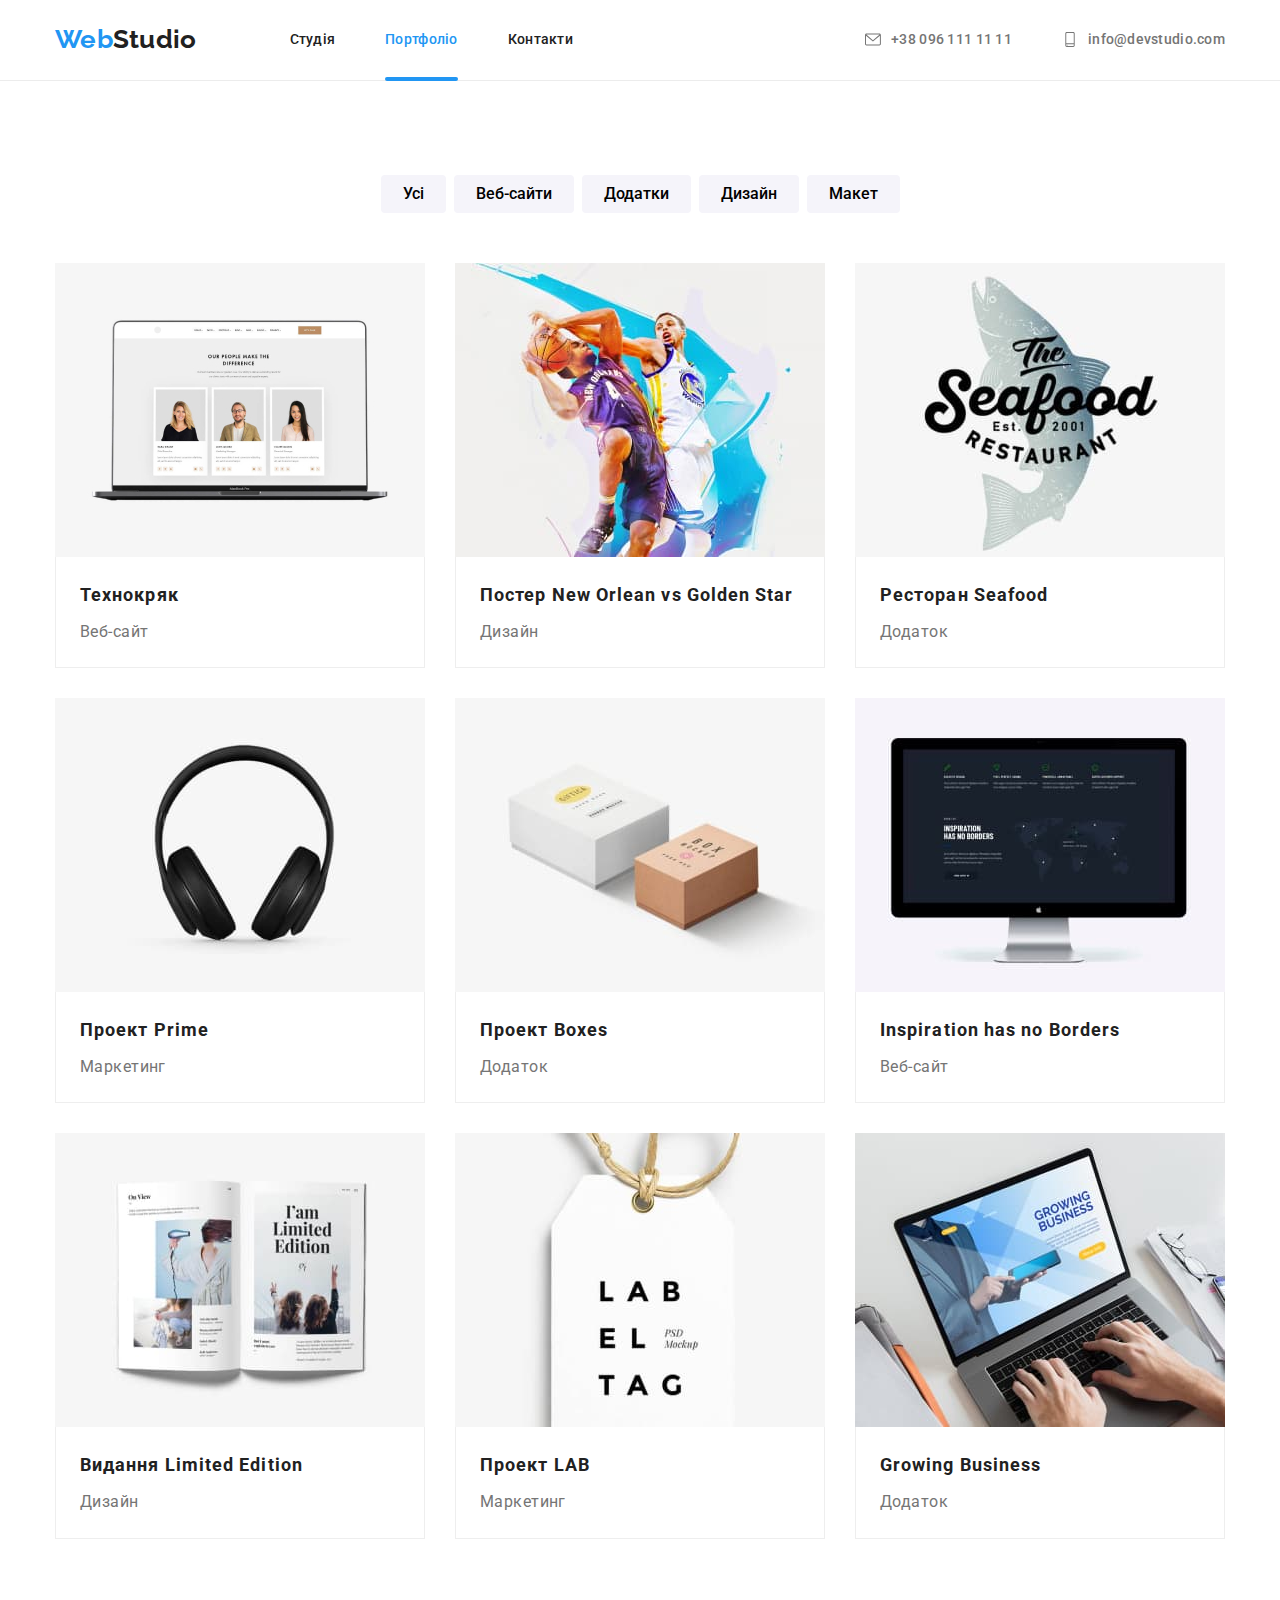
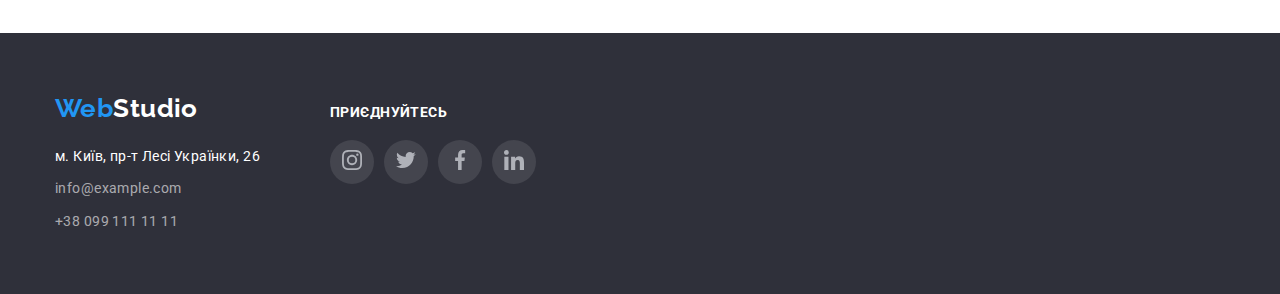
==== portfolio.html @ a90e47f8 "first commit" ====
<!DOCTYPE html>
<html lang="ru">

<head>
    <meta charset="UTF-8">
    <meta http-equiv="X-UA-Compatible" content="IE=edge">
    <meta name="viewport" content="width=device-width, initial-scale=1.0">
    <title>Portfolio</title>
    <link rel="preconnect" href="https://fonts.googleapis.com">
    <link rel="preconnect" href="https://fonts.gstatic.com" crossorigin>
    <link
        href="https://fonts.googleapis.com/css2?family=Raleway:wght@700&family=Roboto:wght@400;500;700;900&display=swap"
        rel="stylesheet">
    <link rel="stylesheet" href="https://cdn.jsdelivr.net/npm/modern-normalize@1.1.0/modern-normalize.min.css">
    <link rel="stylesheet" href="./css/styles.css">
</head>

<body>
    <!-- header -->
    <header class="header">
        <div class="container">
            <nav class="header-nav">
                <a class="logo-header link" href="./index.html">Web<span>Studio</span></a>
                <ul class="header-links list">
                    <li class="header-nav-item"><a class="header-nav link " href="./index.html">Студія</a></li>
                    <li class="header-nav-item"><a class="header-nav link current" href="./portfolio.html">Портфоліо</a>
                    </li>
                    <li class="header-nav-item"><a class="header-nav link" href="#">Контакти</a></li>
                </ul>
            </nav>
            <ul class="header-contacts list">
                <li class="header-contacts item">
                    <a class="nav-contact link" href="tel:+380961111111"><svg lang="en" aria-label="icon envelope"
                            class="nav-icon" width="16" height="15">
                            <use href="./images/icons.svg#icon-envelope"></use>
                        </svg>+38 096 111 11 11 </a>
                </li>
                <li class="header-contacts item"><a lang="en" aria-label="icon smartphone" class="nav-contact link"
                        href="mailto:info@devstudio.com"><svg class="nav-icon" width="16" height="15">
                            <use href="./images/icons.svg#icon-smartphone"></use>
                        </svg>info@devstudio.com</a></li>
            </ul>
        </div>
    </header>
    <main>
        <section class="section">
            <div class="projects container">
                <h1 class="visually-hidden">Buttons list</h1>
                <ul class="buttons-filter list">
                    <li><button class="button-filter" type="button">Усі</button> </li>
                    <li><button class="button-filter" type="button">Веб-сайти</button> </li>
                    <li><button class="button-filter" type="button">Додатки</button> </li>
                    <li><button class="button-filter" type="button">Дизайн</button> </li>
                    <li><button class="button-filter" type="button">Макет</button> </li>
                </ul>
                <h2 class="visually-hidden">Проекти</h2>
                <ul class="projects list">
                    <li class="projects-item">
                        <a href="" class="projects-link link">
                            <div class="projects-wrapper">
                                <img src="./images/site.jpg" alt="зображення веб-сайта" width="370">
                                <p class="overlay">Ресурс пропонує комплексні пропозиції з різним рівнем функціоналу та
                                    це дозволить відвідувачу отримати вичерпні відомості про компанію чи приватну особу.
                                </p>
                            </div>
                            <div class="project-description">
                                <h3 class="project-title">Технокряк</h3>
                                <p class="project-text">Веб-сайт</p>
                            </div>
                        </a>
                    </li>
                    <li class="projects-item">
                        <a href="" class="projects-link link">
                            <div class="projects-wrapper">
                                <img src="./images/poster.jpg" alt="постер" width="370">
                                <p class="overlay">Ресурс пропонує комплексні пропозиції з різним рівнем функціоналу та
                                    це дозволить відвідувачу отримати вичерпні відомості про компанію чи приватну особу.
                                </p>
                            </div>
                            <div class="project-description">
                                <h3 class="project-title">Постер New Orlean vs Golden Star</h3>
                                <p class="project-text">Дизайн</p>
                            </div>
                        </a>
                    </li>
                    <li class="projects-item">
                        <a href="" class="projects-link link">
                            <div class="projects-wrapper">
                                <img src="./images/restaurant.jpg" alt="банер ресторана" width="370">
                                <p class="overlay">Ресурс пропонує комплексні пропозиції з різним рівнем функціоналу та
                                    це дозволить відвідувачу отримати вичерпні відомості про компанію чи приватну особу.
                                </p>
                            </div>
                            <div class="project-description">
                                <h3 class="project-title">Ресторан Seafood</h3>
                                <p class="project-text">Додаток</p>
                            </div>
                        </a>
                    </li>
                    <li class="projects-item">
                        <a href="" class="projects-link link">
                            <div class="projects-wrapper">
                                <img src="./images/prime.jpg" alt="наушники" width="370">
                                <p class="overlay">Ресурс пропонує комплексні пропозиції з різним рівнем функціоналу та
                                    це дозволить відвідувачу отримати вичерпні відомості про компанію чи приватну особу.
                                </p>
                            </div>
                            <div class="project-description">
                                <h3 class="project-title">Проект Prime</h3>
                                <p class="project-text">Маркетинг</p>
                            </div>
                        </a>
                    </li>
                    <li class="projects-item">
                        <a href="" class="projects-link link">
                            <div class="projects-wrapper">
                                <img src="./images/boxes.jpg" alt="коробки" width="370">
                                <p class="overlay">Ресурс пропонує комплексні пропозиції з різним рівнем функціоналу та
                                    це дозволить відвідувачу отримати вичерпні відомості про компанію чи приватну особу.
                                </p>
                            </div>
                            <div class="project-description">
                                <h3 class="project-title">Проект Boxes</h3>
                                <p class="project-text">Додаток</p>
                            </div>
                        </a>
                    </li>
                    <li class="projects-item">
                        <a href="" class="projects-link link">
                            <div class="projects-wrapper">
                                <img src="./images/screen.jpg" alt="монитор" width="370">
                                <p class="overlay">Ресурс пропонує комплексні пропозиції з різним рівнем функціоналу та
                                    це дозволить відвідувачу отримати вичерпні відомості про компанію чи приватну особу.
                                </p>
                            </div>
                            <div class="project-description">
                                <h3 class="project-title">Inspiration has no Borders</h3>
                                <p class="project-text">Веб-сайт</p>
                            </div>
                        </a>
                    </li>
                    <li class="projects-item">
                        <a href="" class="projects-link link">
                            <div class="projects-wrapper">
                                <img src="./images/book.jpg" alt="книга" width="370">
                                <p class="overlay">Ресурс пропонує комплексні пропозиції з різним рівнем функціоналу та
                                    це дозволить відвідувачу отримати вичерпні відомості про компанію чи приватну особу.
                                </p>
                            </div>
                            <div class="project-description">
                                <h3 class="project-title">Видання Limited Edition</h3>
                                <p class="project-text">Дизайн</p>
                            </div>
                        </a>
                    </li>
                    <li class="projects-item">
                        <a href="" class="projects-link link">
                            <div class="projects-wrapper">
                                <img src="./images/label.jpg" alt="этикетка" width="370">
                                <p class="overlay">Ресурс пропонує комплексні пропозиції з різним рівнем функціоналу та
                                    це дозволить відвідувачу отримати вичерпні відомості про компанію чи приватну особу.
                                </p>
                            </div>
                            <div class="project-description">
                                <h3 class="project-title">Проект LAB</h3>
                                <p class="project-text">Маркетинг</p>
                            </div>
                        </a>
                    </li>
                    <li class="projects-item">
                        <a href="" class="projects-link link">
                            <div class="projects-wrapper">
                                <img src="./images/notebook.jpg" alt="ноутбук" width="370">
                                <p class="overlay">Ресурс пропонує комплексні пропозиції з різним рівнем функціоналу та
                                    це дозволить відвідувачу отримати вичерпні відомості про компанію чи приватну особу.
                                </p>
                            </div>
                            <div class="project-description">
                                <h3 class="project-title">Growing Business</h3>
                                <p class="project-text">Додаток</p>
                            </div>
                        </a>
                    </li>
                </ul>
            </div>
        </section>
    </main>
    <footer>
        <div class="footer">
            <div class="container">
                <div class="left">
                    <a class="logo-fotter link" href="./index.html">Web<span>Studio</span></a>
                    <address class="address">
                        <ul class="footer-adress list">
                            <li class="footer-location-item"><a class="footer-location link"
                                    href="https://goo.gl/maps/E31LjMS4C6WuwfjZA" target="_blank"
                                    rel="noopener nofollow noreferrer">м. Київ, пр-т Лесі Українки, 26</a></li>
                            <li class="footer-contact-item"><a class="footer-contact link"
                                    href="mailto:info@example.com">info@example.com</a></li>
                            <li class="footer-contact item"><a class="footer-contact link" href="tel:+380961111111">+38
                                    099 111 11 11</a></li>
                        </ul>
                    </address>
                </div>
                <div class="right">
                    <h3 class="fotter-right-title">приєднуйтесь</h3>
                    <ul class="team-socialmedia-list list">
                        <li class="team-socialmedia-list-item fotter">
                            <a class="team-socialmedia-link link">
                                <svg lang="en" aria-level="icon instagram" class="team-socialmedia-icon" width="20"
                                    height="20">
                                    <use href="./images/icons.svg#icon-instagram"></use>
                                </svg>
                            </a>
                        </li>
                        <li class="team-socialmedia-list-item fotter">
                            <a class="team-socialmedia-link link">
                                <svg lang="en" aria-level="icon twitter" class="team-socialmedia-icon" width="20"
                                    height="20">
                                    <use href="./images/icons.svg#icon-twitter"></use>
                                </svg>
                            </a>
                        </li>
                        <li class="team-socialmedia-list-item fotter">
                            <a class="team-socialmedia-link link">
                                <svg lang="en" aria-level="icon facebook" class="team-socialmedia-icon" width="20"
                                    height="20">
                                    <use href="./images/icons.svg#icon-facebook"></use>
                                </svg>
                            </a>
                        </li>
                        <li class="team-socialmedia-list-item fotter">
                            <a class="team-socialmedia-link link">
                                <svg lang="en" aria-level="icon linkedin" class="team-socialmedia-icon" width="20"
                                    height="20">
                                    <use href="./images/icons.svg#icon-linkedin"></use>
                                </svg>
                            </a>
                        </li>
                    </ul>
                </div>
            </div>
        </div>
    </footer>
</body>

</html>
---- css/styles.css ----
:root {
    --accent-color: #2196F3;
    --accent-btn-color: #188CE8;
    --text: #757575;
    --white: #FFFFFF;
    --maine: #212121;
    --background-secondary-color: #F5F4FA;
    --primery-font-family: Roboto, sans-serif;
    --background-color-dark: #2F303A;
    --header-border: #ECECEC;
    --border-color: #EEEEEE;
    --bgc: #AFB1B8;
    --transition-time: 250ms;
    --transition-timing-function: cubic-bezier(0.4, 0, 0.2, 1);
}

body {
    font-family: var(--primery-font-family);
    color: var(--text);
    background-color: var(--white);
    font-size: 14px;
    letter-spacing: 0.03em;
}

h1,
h2,
h3,
h4,
p {
    margin-top: 0;
    margin-bottom: 0;
}

ul,
ol {
    margin-top: 0;
    margin-bottom: 0;
    padding-left: 0;
}

img {
    display: block;
    max-width: 100%;
    height: auto;
}

button, a {
    cursor: pointer;
}

.section {
    padding-top: 94px;
    padding-bottom: 94px;
}

.link {
    text-decoration: none;

}

.list {
    list-style: none;
    padding: 0;
    margin: 0;
}

.header-nav.current {
    color: var(--accent-color);
}

/* !!!------------------container!!!------------------ */
.container {
    width: 1200px;
    margin-left: auto;
    margin-right: auto;
    padding-left: 15px;
    padding-right: 15px;
}

/* !!!------------------header!!!------------------ */
.logo-header {
    color: var(--accent-color);
    margin: 24px 93px 25px auto;
    font-family: 'Raleway';
    font-weight: 700;
    font-size: 26px;
    line-height: 1.19;
}

.logo-header>span {
    color: var(--maine);
    font-family: 'Raleway';
    font-weight: 700;
    font-size: 26px;
    line-height: 1.19;
}

.header-nav {
    display: flex;

    color: var(--maine);
    font-weight: 500;
    line-height: 1.14;
    letter-spacing: 0.02em;
    transition: color var(--transition-time) var(--transition-timing-function);
}

.header-links.list {
    display: flex;
    column-gap: 50px;
}

.header-nav-item {
    position: relative;
}

.current::after {
    display: inline-block;
    position: absolute;
    left: 0;
    bottom: -1px;
    content: ' ';
    width: 100%;
    height: 4px;
    border-radius: 2px;
    background-color: var(--accent-color);
}

.nav-contact {
    color: var(--text);
    font-weight: 500;
    letter-spacing: 0.02em;
    line-height: 1.14;
    transition: color var(--transition-time) var(--transition-timing-function);
}

.nav-contact.link {
    display: flex;
    align-items: center;
    justify-content: center;

    padding-top: 32px;
    padding-bottom: 32px;
}

.header-nav.link {
    display: block;

    padding-top: 32px;
    padding-bottom: 32px;
}

.header>.container {
    display: flex;
    align-items: center;
}

.header-contacts.list {
    display: flex;
    margin-left: auto;
    column-gap: 50px;
}

.header {
    border-bottom: 1px solid var(--header-border);
}

.header-contacts :hover,
.header-contacts :focus,
.header-nav:hover,
.header-nav :focus {
    color: var(--accent-color);
}

.nav-icon {
    margin-right: 10px;
    fill: var(--text);
    transition: fill var(--transition-time) var(--transition-timing-function);
}

.nav-contact:hover .nav-icon,
.nav-contact:focus .nav-icon {
    fill: var(--accent-color);
}


/* !!!------------------hero!!!------------------ */

.hero-title {
    color: var(--white);
    width: 696px;
    margin: 0 auto;
    margin-bottom: 30px;

    text-transform: uppercase;
    font-weight: 900;
    font-size: 44px;
    line-height: 1.36;
    letter-spacing: 0.06em;
}

.hero {
    background-color: #C4C4C4;
    text-align: center;
    padding: 200px 0;
    margin-left: auto;
    margin-right: auto;

    background-image: linear-gradient(rgba(47, 48, 58, 0.4), rgba(47, 48, 58, 0.4)), url(../images/hero.jpg);
    background-position: center;
    background-size: cover;
    max-width: 1600px;
}



/* !!!------------------hero-button!!!------------------ */
.hero-button {
    font-family: var(--primery-font-family);
    background-color: var(--accent-color);
    color: var(--white);
    border: var(--accent-color);
    border-radius: 4px;
    padding: 10px 32px;

    font-weight: 700;
    font-size: 16px;
    letter-spacing: 0.06em;
    line-height: 1.8;

    transition: background-color var(--transition-time) var(--transition-timing-function);
}

.hero-button:hover,
.hero-button:focus {
    background-color: var(--accent-btn-color)
}

/* !!!------------------features!!!------------------ */

.features {
    padding-bottom: 0;
}

.features-list {
    display: flex;
    gap: 30px;
}

.visually-hidden {
    position: absolute;
    white-space: nowrap;
    width: 1px;
    height: 1px;
    overflow: hidden;
    border: 0;
    padding: 0;
    clip: rect(0 0 0 0);
    clip-path: inset(50%);
    margin: -1px;
}

.features-title {
    color: var(--maine);
    text-transform: uppercase;
    font-style: normal;
    font-weight: 700;
    line-height: 16px;
    margin-bottom: 10px;
    font-size: 14px;
}

.features-text {
    color: var(--text);
    line-height: 1.7;
    width: 270px;

}

.icon-wrapper {
    display: flex;
    align-items: center;
    justify-content: center;
    width: 270px;
    height: 120px;
    border-radius: 4px;
    margin-bottom: 30px;
    background-color: var(--background-secondary-color);
}

/* !!!----------------Чим ми займаємося!!!---------------- */
.examples-title {
    color: var(--maine);
    font-weight: 700;
    font-size: 36px;
    line-height: 1.17;
    text-align: center;
    margin-bottom: 50px;
}

.examples-list.list {
    position: relative;
    display: flex;
    column-gap: 30px;
}

.examples-img-item {
    position: relative;
}

.overlay-text {
    position: absolute;
    bottom: 20px;
    left: 50%;
    transform: translate(-50%, -50%);
    text-transform: uppercase;
    font-weight: 700;
    text-align: center;
    color: var(--white);
    z-index: 4;
}

.examples-overlay {
    position: absolute;
    width: 100%;
    height: 70px;
    bottom: 0px;
    background-color: rgba(47, 48, 58, 0.8);
}

/* !!!------------------team!!!------------------ */
.team {
    background-color: var(--background-secondary-color);
}

.team-title {
    color: var(--maine);
    margin-bottom: 50px;

    text-align: center;
    font-weight: 700;
    font-size: 36px;
    line-height: 1.17;
}

.team-member {
    color: var(--maine);
    margin-bottom: 10px;

    text-align: center;
    font-size: 16px;
    font-weight: 500;
    line-height: 1.19;
}

.team-position {
    margin-bottom: 16px;

    text-align: center;
    font-weight: 400;
    font-size: 16px;
    line-height: 1.19;
}

.team-card {
    background-color: var(--white);
    box-shadow: 0px 1px 3px rgba(0, 0, 0, 0.12), 0px 1px 1px rgba(0, 0, 0, 0.14), 0px 2px 1px rgba(0, 0, 0, 0.2);
    border-radius: 0px 0px 4px 4px;
}

.team-card-item {
    margin-bottom: 30px;
}

.team-list.list {
    display: flex;
    column-gap: 30px;
}

.team-socialmedia-icon {
    fill: var(--bgc);
    background-color: transparent;
}

.team-socialmedia-list {
    display: flex;
    justify-content: center;
    align-items: center;
    column-gap: 10px;
    margin-bottom: 30px;
}

.team-socialmedia-list-item {
    display: flex;
    align-items: center;
    justify-content: center;
    width: 44px;
    height: 44px;
    border-radius: 50%;
    background-color: transparent;
    transition: background-color var(--transition-time) var(--transition-timing-function),
        fill var(--transition-time) var(--transition-timing-function);
}

.team-socialmedia-list-item:hover,
.team-socialmedia-list-item:focus {
    background-color: var(--accent-color);
}

.team-socialmedia-list-item:hover .team-socialmedia-icon,
.team-socialmedia-list-item:focus .team-socialmedia-icon {
    fill: var(--white);
}

/* clients */
.clients-title {
    font-weight: 700;
    font-size: 36px;
    line-height: 42px;
    text-align: center;
    margin-bottom: 50px;
    color: var(--maine);
}

.clients-list {
    display: flex;
    align-items: center;
    justify-content: center;
    column-gap: 30px;
}

.clients-item {
    display: flex;
    align-items: center;
    justify-content: center;
    width: 170px;
    height: 90px;
    border: 1px solid var(--bgc);
    border-radius: 4px;
    background-color: var(--white);
    transition: border var(--transition-time) var(--transition-timing-function);
}

.clients-item-logo {
    fill: var(--bgc);
    transition: fill var(--transition-time) var(--transition-timing-function);
}

.clients-item:hover,
.clients-item:focus {
    border: 1px solid var(--accent-color);
}

.clients-item:hover .clients-item-logo,
.clients-item:focus .clients-item-logo {
    fill: var(--accent-color);
}

/* !!!------------------footer!!!------------------ */
.footer {
    padding: 60px 0;
    background-color: var(--background-color-dark);
}

.footer>.container {
    display: flex;
    column-gap: 70px;
    align-items: baseline;
}

.logo-fotter {
    font-family: 'Raleway', sans-serif;
    font-weight: 700;
    font-size: 26px;
    line-height: 1.19;
    color: var(--accent-color);
    transition: color var(--transition-time) var(--transition-timing-function);
}

.logo-fotter :hover,
.logo-fotter :focus {
    color: var(--accent-color);
}

.logo-fotter>span {
    font-family: 'Raleway';
    font-weight: 700;
    font-size: 26px;
    line-height: 1.19;
    color: var(--white);
    transition: color var(--transition-time) var(--transition-timing-function);
}

.logo-fotter>span :hover,
.logo-fotter>span :focus {
    color: var(--accent-color);
}

.footer-adress {
    font-style: normal;
    font-weight: 400;
    line-height: 1.71;
    color: var(--white);
}

.footer-location {
    margin-bottom: 20px;
}

.logo-fotter.link {
    display: inline-block;
    margin-bottom: 20px;
}

.footer-location {
    display: inline-block;
    color: var(--white);
    margin-bottom: 9px;
    line-height: 24px;
}

.footer-contact {
    color: rgba(255, 255, 255, 0.6);
}

.footer-contact-item {
    margin-bottom: 9px;
}

/* ДОРОБИТИ ТРАНЗІШН */

.address :hover,
.address :focus {
    color: var(--accent-color);
}

.footer-location,
.footer-contact,
.footer-contact {
    transition: color var(--transition-time) var(--transition-timing-function);
}

/* .address {
    transtion: color var(--transition-time) var(--transition-timing-function);
} */

/* .footer-location-item {
    transition: color var(--transition-time) var(--transition-timing-function);
}

.footer-location-item:hover,
.footer-location-item:focus {
    color: var(--accent-color);
} */

.fotter-right-title {
    text-transform: uppercase;
    font-weight: 700;
    font-size: 14px;
    line-height: 16px;
    margin-bottom: 20px;
    color: var(--white);
}

.team-socialmedia-list-item.fotter {
    background-color: rgba(255, 255, 255, 0.1);
}

.footer-socialmedia-icon {
    fill: var(--white);
    transition: background-color var(--transition-time) var(--transition-timing-function);

}

.team-socialmedia-list-item.fotter:hover,
.team-socialmedia-list-item.fotter:focus {
    background-color: var(--accent-color);
}

.right>.team-socialmedia-list {
    margin-bottom: 0;
}

/* !!!------------------portfolio------------------!!! */
.projects {
    background-color: var(--white);
}

.projects.list {
    display: flex;
    justify-content: center;
    flex-wrap: wrap;
    gap: 30px;
}

.projects-link {
    display: block;
    transition: box-shadow var(--transition-time) var(--transition-timing-function);
}

.projects-link:hover,
.projects-link:focus {
    box-shadow: 0px 1px 1px rgba(0, 0, 0, 0.12), 0px 4px 4px rgba(0, 0, 0, 0.06), 1px 4px 6px rgba(0, 0, 0, 0.16);
}

.projects-wrapper {
    position: relative;
    overflow: hidden;
}

.overlay {
    position: absolute;
    font-size: 18px;
    line-height: 28px;
    text-align: left;
    overflow: auto;
    width: 100%;
    height: 100%;
    top: 0;
    left: 0;
    padding: 63px 24px;
    transform: translateY(100%);
    transition: transform var(--transition-time) var(--transition-timing-function);
    color: var(--white);
    background-color: rgba(33, 150, 243, 0.9);
}

.projects-link:hover .overlay,
.projects-link:focus .overlay {
    transform: translate(0);
}

.button-filter {
    font-family: var(--primery-font-family);
    border: 0;
    border-radius: 4px;
    padding: 6px 22px;
    font-weight: 500;
    text-align: center;
    font-size: 16px;
    line-height: 1.6;
    background-color: var(--background-secondary-color);

    transition: color var(--transition-time) var(--transition-timing-function),
        background-color var(--transition-time) var(--transition-timing-function);
}

.button-filter:hover,
.button-filter:focus {
    color: var(--white);
    background-color: var(--accent-color);
}

.buttons-filter.list {
    display: flex;
    justify-content: center;
    column-gap: 8px;
    margin-bottom: 50px;
}

.project-title {
    margin-bottom: 4px;
    color: var(--maine);
    font-weight: 700;
    font-size: 18px;
    line-height: 2;
    letter-spacing: 0.06em;
}

.project-text {
    color: var(--text);
    font-weight: 400;
    font-size: 16px;
    line-height: 1.9;
}

.project-description {
    border-left: 1px solid var(--border-color);
    border-right: 1px solid var(--border-color);
    border-bottom: 1px solid var(--border-color);
    padding: 20px 24px;
}

.backdrop {
    position: fixed;
    top: 0;
    left: 0;
    width: 100%;
    height: 100%;
    z-index: 100;
    background: rgba(0, 0, 0, 0.2);
    transition: opacity 400ms ease-in,
        visibility 400ms ease-in;
}

.modal {
    position: absolute;
    top: 50%;
    left: 50%;
    transform: translate(-50%, -50%);
    width: 528px;
    height: 581px;
    border-radius: 4px;
    box-shadow: 0px 1px 3px rgba(0, 0, 0, 0.12), 0px 1px 1px rgba(0, 0, 0, 0.14), 0px 2px 1px rgba(0, 0, 0, 0.2);
    background-color: var(--white);
}

.modal-btn {
    display: flex;
    position: absolute;
    top: 8px;
    right: 8px;
    justify-content: center;
    align-items: center;
    padding: 0;
    width: 30px;
    height: 30px;
    border-radius: 50%;
    border: 1px solid rgba(0, 0, 0, 0.1);
    background-color: transparent;
}

.is-hidden {
    opacity: 0;
    visibility: hidden;
    pointer-events: none;
}
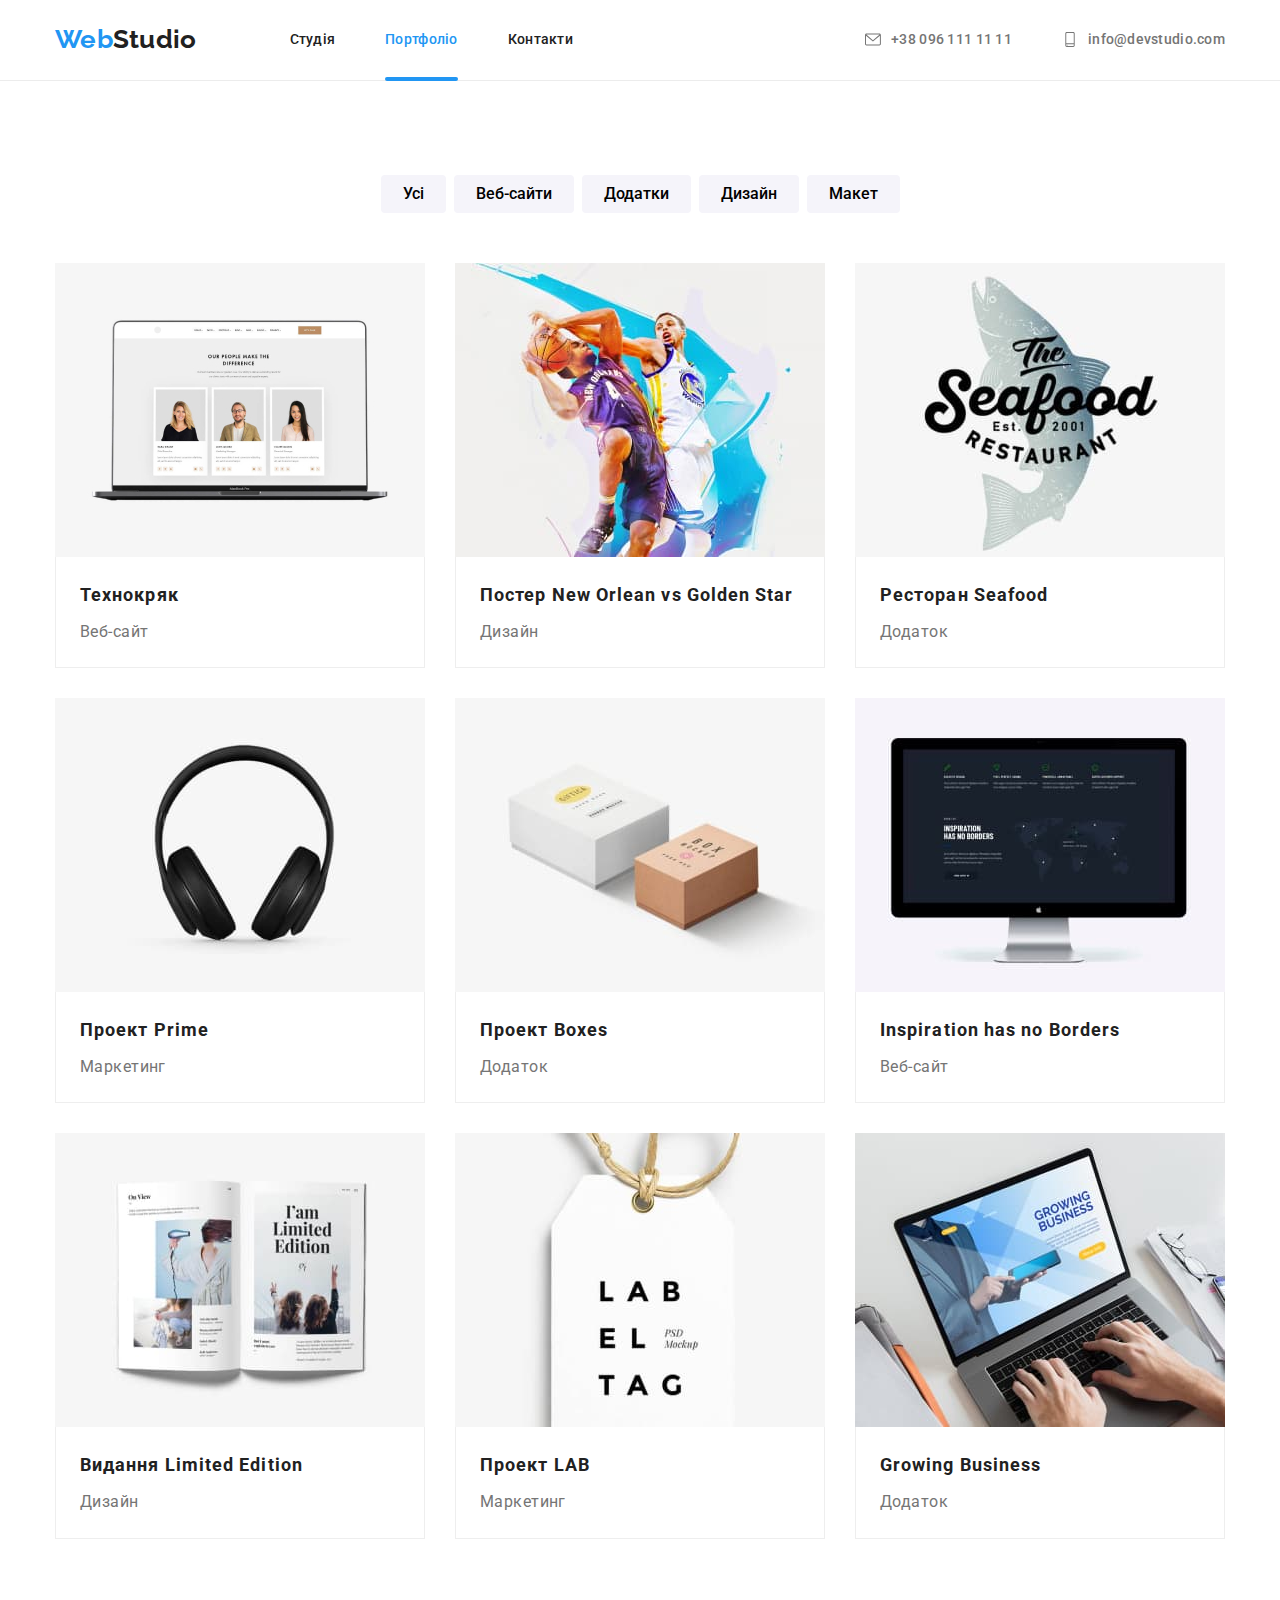
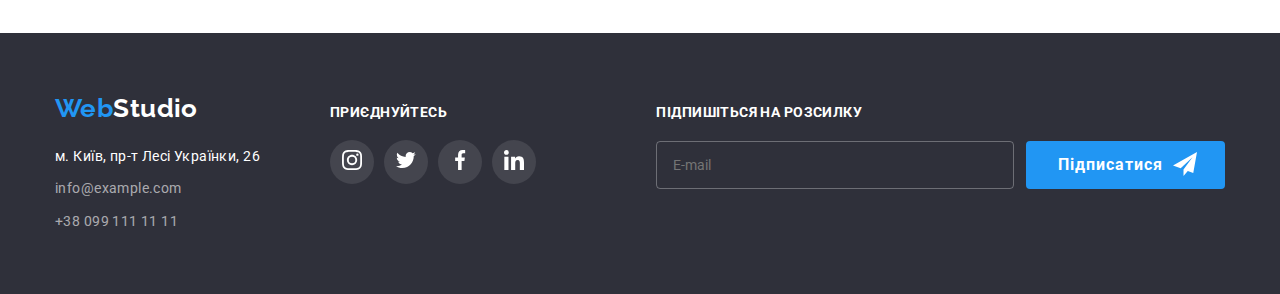
==== commit c926fc55: "hw6" ====
--- a/portfolio.html
+++ b/portfolio.html
@@ -203,11 +203,11 @@
                     </address>
                 </div>
                 <div class="right">
-                    <h3 class="fotter-right-title">приєднуйтесь</h3>
+                    <p class="fotter-right-title">приєднуйтесь</p>
                     <ul class="team-socialmedia-list list">
                         <li class="team-socialmedia-list-item fotter">
                             <a class="team-socialmedia-link link">
-                                <svg lang="en" aria-level="icon instagram" class="team-socialmedia-icon" width="20"
+                                <svg lang="en" aria-level="icon instagram" class="footer-socialmedia-icon" width="20"
                                     height="20">
                                     <use href="./images/icons.svg#icon-instagram"></use>
                                 </svg>
@@ -215,7 +215,7 @@
                         </li>
                         <li class="team-socialmedia-list-item fotter">
                             <a class="team-socialmedia-link link">
-                                <svg lang="en" aria-level="icon twitter" class="team-socialmedia-icon" width="20"
+                                <svg lang="en" aria-level="icon twitter" class="footer-socialmedia-icon" width="20"
                                     height="20">
                                     <use href="./images/icons.svg#icon-twitter"></use>
                                 </svg>
@@ -223,7 +223,7 @@
                         </li>
                         <li class="team-socialmedia-list-item fotter">
                             <a class="team-socialmedia-link link">
-                                <svg lang="en" aria-level="icon facebook" class="team-socialmedia-icon" width="20"
+                                <svg lang="en" aria-level="icon facebook" class="footer-socialmedia-icon" width="20"
                                     height="20">
                                     <use href="./images/icons.svg#icon-facebook"></use>
                                 </svg>
@@ -231,13 +231,26 @@
                         </li>
                         <li class="team-socialmedia-list-item fotter">
                             <a class="team-socialmedia-link link">
-                                <svg lang="en" aria-level="icon linkedin" class="team-socialmedia-icon" width="20"
+                                <svg lang="en" aria-level="icon linkedin" class="footer-socialmedia-icon" width="20"
                                     height="20">
                                     <use href="./images/icons.svg#icon-linkedin"></use>
                                 </svg>
                             </a>
                         </li>
                     </ul>
+                </div>
+                <div class="footer-form-wrapper">
+                    <p class="form-title">Підпишіться на розсилку</p>
+                    <form class="footer-form">
+                        <label name="user_email" for="">
+                            <input type="email" placeholder="E-mail" class="form-email">
+                        </label>
+                        <button type="submit" class="button">Підписатися <svg class="footer-icon-send" width="24"
+                                height="24">
+                                <use href="./images/icons.svg#icon-send"></use>
+                            </svg>
+                        </button>
+                    </form>
                 </div>
             </div>
         </div>
--- a/css/styles.css
+++ b/css/styles.css
@@ -215,7 +215,7 @@
 
 
 /* !!!------------------hero-button!!!------------------ */
-.hero-button {
+.button {
     font-family: var(--primery-font-family);
     background-color: var(--accent-color);
     color: var(--white);
@@ -231,8 +231,8 @@
     transition: background-color var(--transition-time) var(--transition-timing-function);
 }
 
-.hero-button:hover,
-.hero-button:focus {
+.button:hover,
+.button:focus {
     background-color: var(--accent-btn-color)
 }
 
@@ -464,11 +464,18 @@
 
 .footer>.container {
     display: flex;
-    column-gap: 70px;
     align-items: baseline;
 }
 
-.logo-fotter {
+.left {
+    margin-right: 70px;
+}
+
+.footer-form-wrapper {
+    margin-left: auto;
+}
+
+.footer>.container .logo-fotter {
     font-family: 'Raleway', sans-serif;
     font-weight: 700;
     font-size: 26px;
@@ -527,8 +534,6 @@
     margin-bottom: 9px;
 }
 
-/* ДОРОБИТИ ТРАНЗІШН */
-
 .address :hover,
 .address :focus {
     color: var(--accent-color);
@@ -540,19 +545,6 @@
     transition: color var(--transition-time) var(--transition-timing-function);
 }
 
-/* .address {
-    transtion: color var(--transition-time) var(--transition-timing-function);
-} */
-
-/* .footer-location-item {
-    transition: color var(--transition-time) var(--transition-timing-function);
-}
-
-.footer-location-item:hover,
-.footer-location-item:focus {
-    color: var(--accent-color);
-} */
-
 .fotter-right-title {
     text-transform: uppercase;
     font-weight: 700;
@@ -580,6 +572,44 @@
 .right>.team-socialmedia-list {
     margin-bottom: 0;
 }
+
+.form-title {
+    font-weight: 700;
+    line-height: 1.14;
+    text-transform: uppercase;
+    margin-bottom: 20px;
+    color: var(--white);
+}
+
+.form-email {
+    display: block;
+    width: 358px;
+    padding-top: 15px;
+    padding-left: 16px;
+    padding-bottom: 15px;
+    border: 1px solid rgba(255, 255, 255, 0.3);
+    border-radius: 4px;
+    margin-right: 12px;
+    background-color: transparent;
+    color: var(--white);
+}
+
+.footer-form>.button {
+    padding-right: 62px;
+}
+
+.footer-form {
+    position: relative;
+    display: flex;
+}
+
+.footer-icon-send {
+    position: absolute;
+    bottom: 13px;
+    right: 28px;
+}
+
+/* !!!------------------footer!!!------------------ */
 
 /* !!!------------------portfolio------------------!!! */
 .projects {
@@ -681,6 +711,7 @@
     padding: 20px 24px;
 }
 
+/* --------------------------------backdrop------------------------------------ */
 .backdrop {
     position: fixed;
     top: 0;
@@ -698,6 +729,7 @@
     top: 50%;
     left: 50%;
     transform: translate(-50%, -50%);
+    padding: 40px;
     width: 528px;
     height: 581px;
     border-radius: 4px;
@@ -705,7 +737,7 @@
     background-color: var(--white);
 }
 
-.modal-btn {
+.modal-close-btn {
     display: flex;
     position: absolute;
     top: 8px;
@@ -724,4 +756,142 @@
     opacity: 0;
     visibility: hidden;
     pointer-events: none;
+}
+
+.modal-form-title {
+    font-weight: 700;
+    font-size: 20px;
+    line-height: 1.15;
+    text-align: center;
+    color: var(--maine);
+    margin-bottom: 12px;
+    text-align: center;
+
+}
+
+.form-label {
+    display: block;
+    margin-bottom: 4px;
+}
+
+.modal-form-input {
+    display: block;
+    width: 100%;
+    height: 40px;
+    font: inherit;
+    margin: 0 auto;
+    margin-bottom: 10px;
+    padding-left: 42px;
+    border: 1px solid rgba(33, 33, 33, 0.2);
+    border-radius: 4px;
+    cursor: pointer;
+    transition: border-color var(--transition-time) var(--transition-timing-function);
+}
+
+.modal-form-input:focus+.form-icon {
+    fill: var(--accent-color);
+}
+
+.modal-form-input:focus {
+    border-color: var(--accent-color);
+    outline: none;
+}
+
+.modal-form-label-desc {
+    display: block;
+    margin-bottom: 4px;
+    font-size: 12px;
+    line-height: 1.16;
+    letter-spacing: 0.01em;
+    color: #757575;
+}
+
+.textarea {
+    width: 100%;
+    height: 120px;
+    resize: none;
+    padding: 12px 16px;
+    margin-bottom: 20px;
+    color: #000;
+}
+
+.textarea::placeholder {
+    font-size: 12px;
+    line-height: 1.16;
+    letter-spacing: 0.01em;
+    color: rgba(117, 117, 117, 0.5);
+}
+
+.modal-form-input-wrapper {
+    position: relative;
+    display: block;
+}
+
+.modal-form-checkbox-desc {
+    position: relative;
+    margin-bottom: 30px;
+}
+
+.modal-terms-field {
+    position: relative;
+}
+
+.form-icon {
+    position: absolute;
+    top: 50%;
+    transform: translateY(-50%);
+    left: 7px;
+    transition: fill var(--transition-time) var(--transition-timing-function);
+}
+
+.modal-form-checkbox-field {
+    display: flex;
+    align-items: center;
+    justify-content: center;
+    margin-bottom: 30px;
+    line-height: 1.71;
+}
+
+.form-icon-checkbox {
+    width: 16px;
+    height: 15px;
+    border: 2px solid var(--maine);
+    cursor: pointer;
+    border-radius: 3px;
+    margin-right: 7px;
+    fill: transparent;
+}
+
+.form-icon-checkbox-icon {
+    display: none;
+    fill: var(--transition-timing-function);
+}
+
+.modal-form-checkbox:checked+.form-icon-checkbox {
+    background-color: var(--accent-color);
+    border: none;
+}
+
+.modal-form-checkbox:checked+.form-icon-checkbox>.form-icon-checkbox-icon {
+    display: block;
+}
+
+.modal-form-checkbox:checked+.form-icon-checkbox {
+    box-shadow: 0 0 0 2px rgba(0, 0, 255, 0.5);
+}
+
+.modal-form-checkbox {
+    position: absolute;
+    appearance: none;
+}
+
+.modal-terms {
+    color: var(--accent-color);
+}
+
+.button.form {
+    display: block;
+    margin-left: auto;
+    margin-right: auto;
+    box-shadow: 0px 4px 4px rgba(0, 0, 0, 0.15);
 }